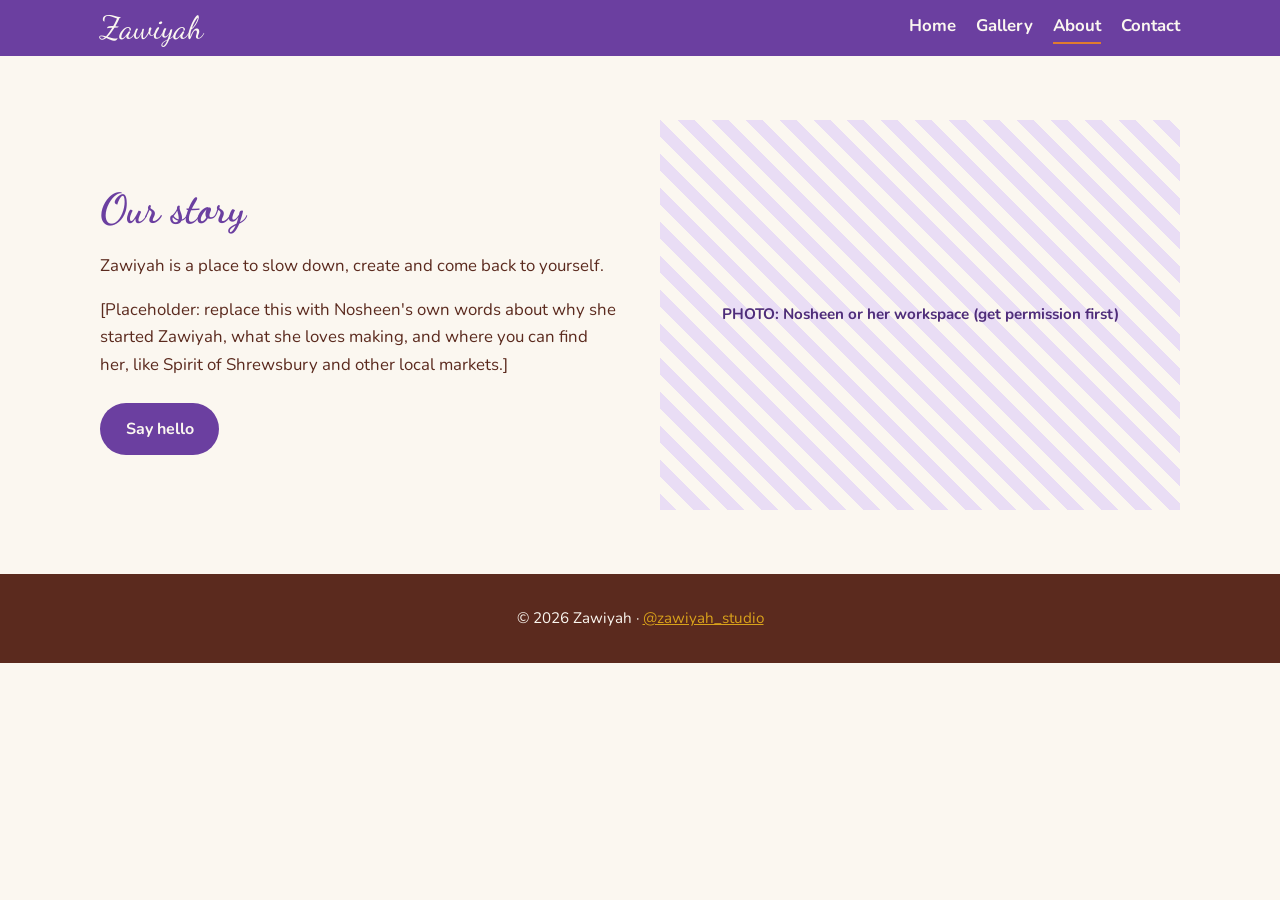
==== about.html @ 5cf9459b "Add files via upload" ====
<!DOCTYPE html>
<html lang="en">
<head>
  <meta charset="UTF-8">
  <meta name="viewport" content="width=device-width, initial-scale=1">
  <title>About | Zawiyah</title>
  <meta name="description" content="The story behind Zawiyah, a handmade art and gift studio.">
  <link rel="preconnect" href="https://fonts.googleapis.com">
  <link rel="preconnect" href="https://fonts.gstatic.com" crossorigin>
  <link href="https://fonts.googleapis.com/css2?family=Dancing+Script:wght@600&family=Nunito:wght@400;700&display=swap" rel="stylesheet">
  <link rel="stylesheet" href="styles.css">
</head>
<body>

  <header class="site-header">
    <div class="container">
      <a class="logo" href="index.html">Zawiyah</a>
      <nav class="site-nav" aria-label="Main">
        <a href="index.html">Home</a>
        <a href="gallery.html">Gallery</a>
        <a href="about.html" aria-current="page">About</a>
        <a href="contact.html">Contact</a>
      </nav>
    </div>
  </header>

  <main>
    <section class="section">
      <div class="container split">
        <div>
          <h2>Our story</h2>
          <p>Zawiyah is a place to slow down, create and come back to yourself.</p>
          <p style="margin-top:1rem">[Placeholder: replace this with Nosheen's own words about why she started Zawiyah, what she loves making, and where you can find her, like Spirit of Shrewsbury and other local markets.]</p>
          <p style="margin-top:1.5rem"><a class="btn" href="contact.html">Say hello</a></p>
        </div>
        <div class="placeholder">PHOTO: Nosheen or her workspace (get permission first)</div>
      </div>
    </section>
  </main>

  <footer class="site-footer">
    <div class="container">
      <p>&copy; 2026 Zawiyah &middot; <a href="https://www.instagram.com/zawiyah_studio" target="_blank" rel="noopener">@zawiyah_studio</a></p>
    </div>
  </footer>

</body>
</html>
---- styles.css ----
/* Zawiyah Studio: shared styles
   Palette estimated from her Instagram and booth sign. Fine-tune with her original photos. */

:root {
  --purple: #6B3FA0;
  --purple-dark: #4F2D7A;
  --lavender: #E9DDF5;
  --cream: #FBF7F0;
  --pumpkin: #E07B2E;
  --brown: #5B2A1E;
  --olive: #5F7A3D;
  --gold: #D9A21B;

  --font-script: "Dancing Script", cursive;
  --font-body: "Nunito", system-ui, sans-serif;

  --radius: 14px;
  --max-width: 1080px;
}

* { box-sizing: border-box; margin: 0; padding: 0; }

html { scroll-behavior: smooth; }

body {
  font-family: var(--font-body);
  background: var(--cream);
  color: var(--brown);
  line-height: 1.65;
  font-size: 1.05rem;
}

img { max-width: 100%; display: block; }

a { color: var(--purple); }

.container {
  width: min(100% - 2rem, var(--max-width));
  margin-inline: auto;
}

/* Header and nav */
.site-header {
  background: var(--purple);
  color: var(--cream);
  position: sticky;
  top: 0;
  z-index: 10;
}

.site-header .container {
  display: flex;
  align-items: center;
  justify-content: space-between;
  flex-wrap: wrap;
  gap: 0.5rem 1.5rem;
  padding-block: 0.75rem;
}

.logo {
  font-family: var(--font-script);
  font-size: 2rem;
  color: var(--cream);
  text-decoration: none;
  line-height: 1;
}

.site-nav { display: flex; gap: 1.25rem; flex-wrap: wrap; }

.site-nav a {
  color: var(--cream);
  text-decoration: none;
  font-weight: 700;
  padding-bottom: 2px;
  border-bottom: 2px solid transparent;
}

.site-nav a:hover,
.site-nav a[aria-current="page"] {
  border-bottom-color: var(--pumpkin);
}

/* Hero */
.hero {
  background: linear-gradient(160deg, var(--lavender), var(--cream));
  text-align: center;
  padding: 5rem 0 4rem;
}

.hero h1 {
  font-family: var(--font-script);
  font-size: clamp(3rem, 9vw, 5.5rem);
  color: var(--purple);
  line-height: 1.1;
}

.hero p {
  max-width: 34rem;
  margin: 1rem auto 2rem;
  font-size: 1.2rem;
}

/* Buttons */
.btn {
  display: inline-block;
  background: var(--purple);
  color: var(--cream);
  padding: 0.8rem 1.6rem;
  border-radius: 999px;
  text-decoration: none;
  font-weight: 700;
  border: none;
  cursor: pointer;
  font-family: inherit;
  font-size: 1rem;
  transition: background 0.2s;
}

.btn:hover { background: var(--pumpkin); }

.btn-outline {
  background: transparent;
  color: var(--purple);
  border: 2px solid var(--purple);
}

.btn-outline:hover { background: var(--purple); color: var(--cream); }

/* Sections */
.section { padding: 4rem 0; }
.section-alt { background: var(--lavender); }

.section h2 {
  font-family: var(--font-script);
  font-size: 2.6rem;
  color: var(--purple);
  margin-bottom: 0.5rem;
}

.section .lead { max-width: 40rem; margin-bottom: 2rem; }

/* Card grid */
.grid {
  display: grid;
  grid-template-columns: repeat(auto-fit, minmax(220px, 1fr));
  gap: 1.5rem;
}

.card {
  background: #fff;
  border-radius: var(--radius);
  overflow: hidden;
  box-shadow: 0 4px 14px rgba(91, 42, 30, 0.12);
}

.card-body { padding: 1rem 1.1rem 1.3rem; }
.card-body h3 { color: var(--purple); margin-bottom: 0.25rem; }

/* Placeholder image boxes: replace with her real photos */
.placeholder {
  aspect-ratio: 4 / 3;
  background: repeating-linear-gradient(45deg, var(--lavender), var(--lavender) 12px, var(--cream) 12px, var(--cream) 24px);
  display: flex;
  align-items: center;
  justify-content: center;
  text-align: center;
  padding: 1rem;
  color: var(--purple-dark);
  font-weight: 700;
  font-size: 0.95rem;
}

/* Two-column layout for About */
.split {
  display: grid;
  grid-template-columns: repeat(auto-fit, minmax(280px, 1fr));
  gap: 2.5rem;
  align-items: center;
}

/* Contact form */
form { display: grid; gap: 1rem; max-width: 34rem; }

label { font-weight: 700; display: grid; gap: 0.3rem; }

input, select, textarea {
  font-family: inherit;
  font-size: 1rem;
  padding: 0.7rem 0.9rem;
  border: 2px solid var(--lavender);
  border-radius: 10px;
  background: #fff;
  color: var(--brown);
}

input:focus, select:focus, textarea:focus {
  outline: none;
  border-color: var(--purple);
}

textarea { min-height: 8rem; resize: vertical; }

/* Footer */
.site-footer {
  background: var(--brown);
  color: var(--cream);
  text-align: center;
  padding: 2rem 0;
  font-size: 0.95rem;
}

.site-footer a { color: var(--gold); }
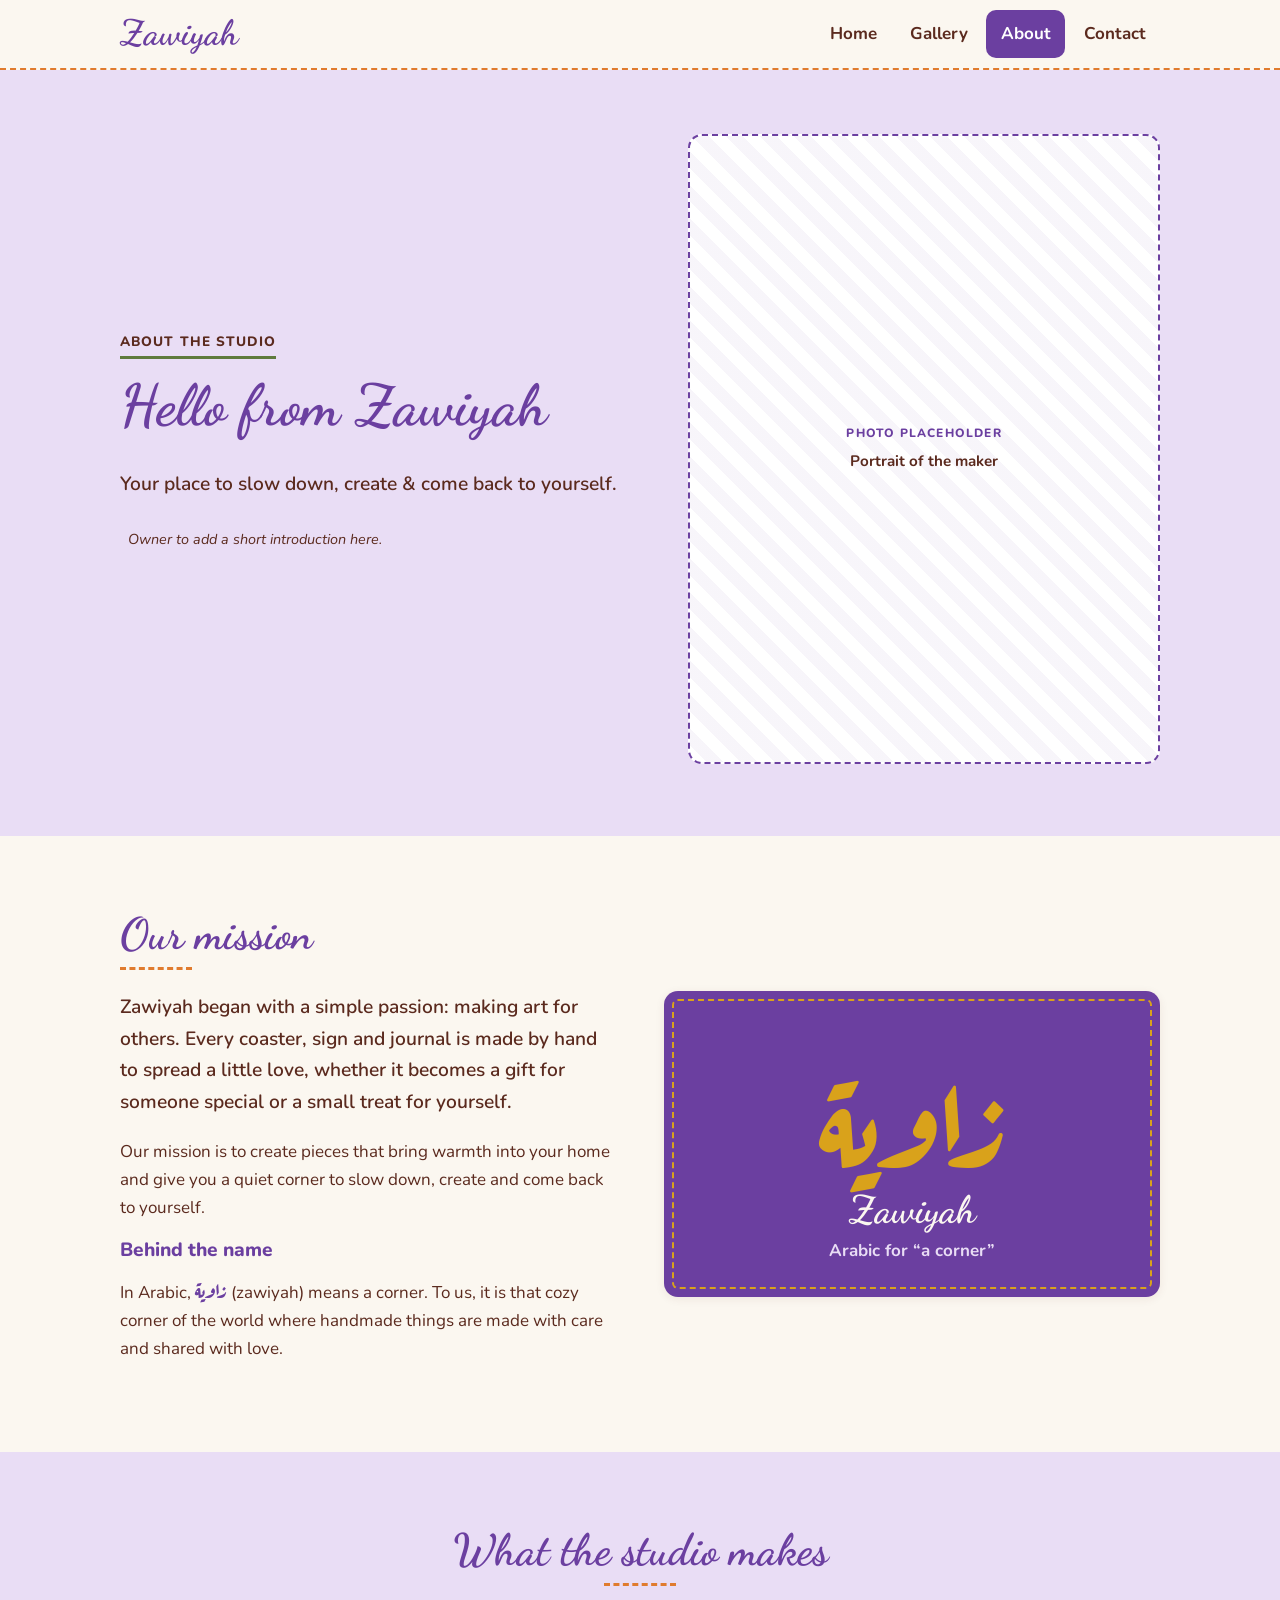
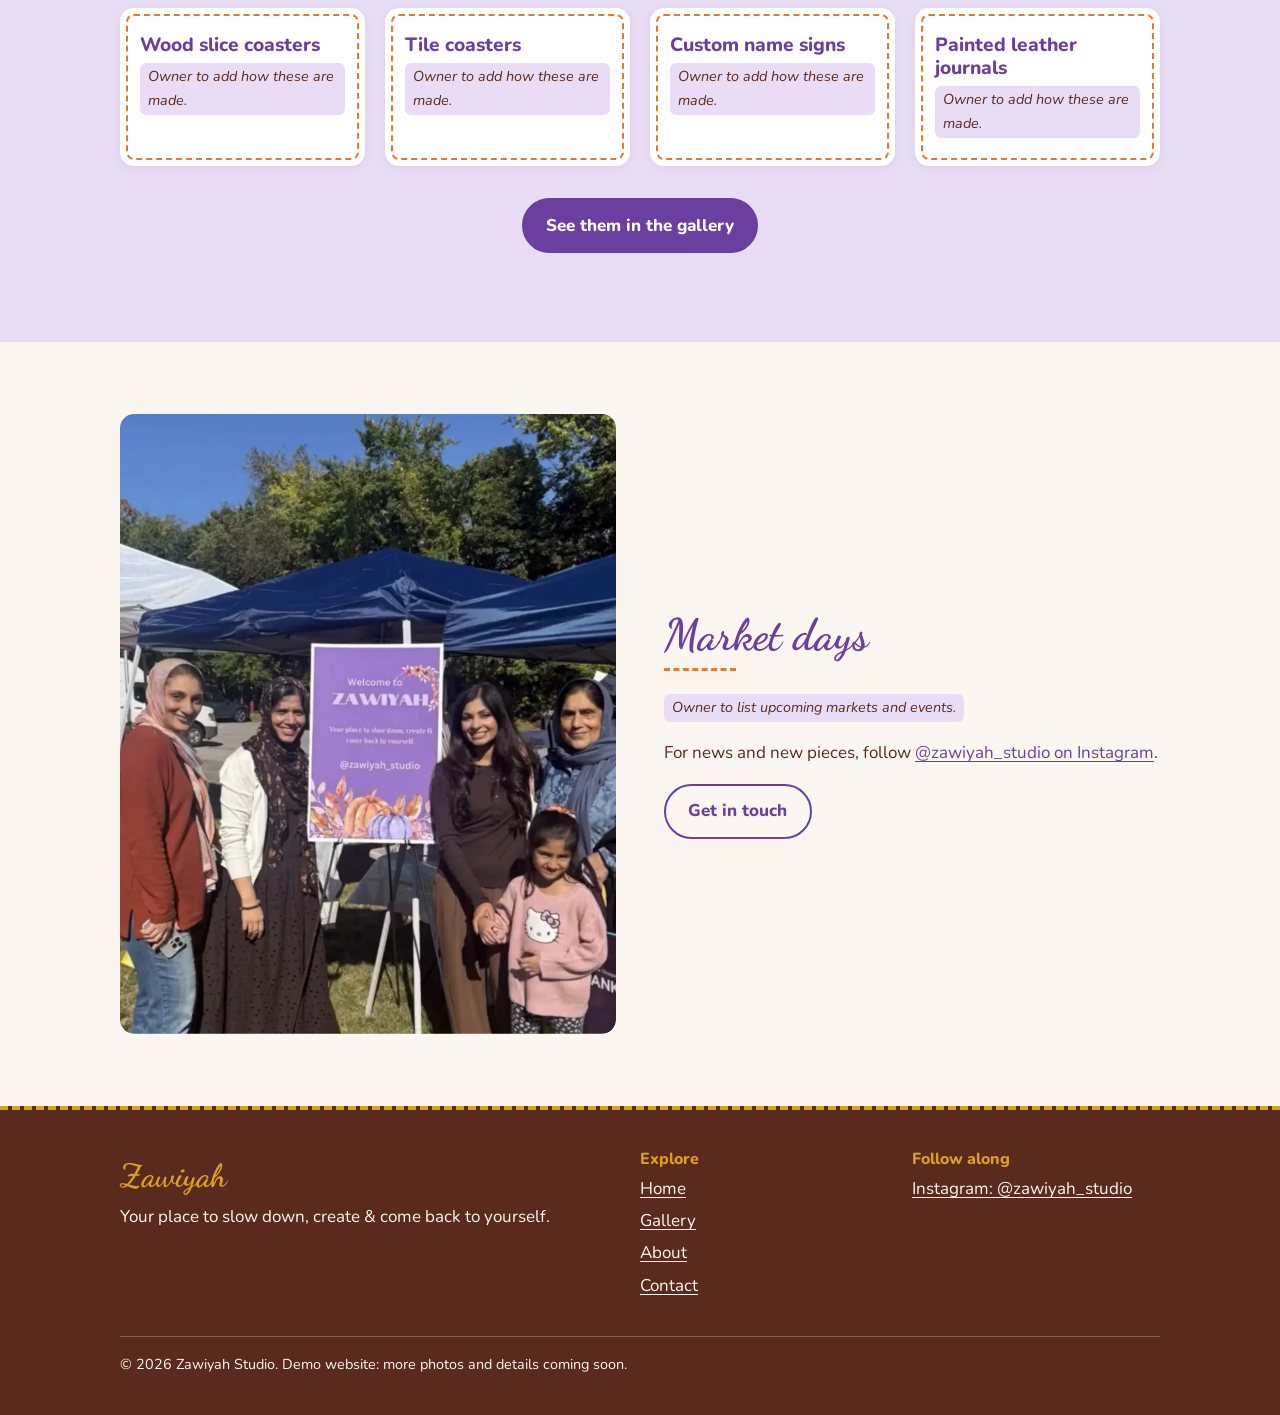
==== commit 792d967d: "Add files via upload" ====
--- a/about.html
+++ b/about.html
@@ -1,48 +1,126 @@
 <!DOCTYPE html>
 <html lang="en">
 <head>
-  <meta charset="UTF-8">
+  <meta charset="utf-8">
   <meta name="viewport" content="width=device-width, initial-scale=1">
-  <title>About | Zawiyah</title>
-  <meta name="description" content="The story behind Zawiyah, a handmade art and gift studio.">
+  <title>About | Zawiyah Studio</title>
+  <meta name="description" content="About Zawiyah Studio, a handmade art and gifts studio.">
+  <meta name="theme-color" content="#6B3FA0">
+  <script>(function(d){d.classList.add("js");if("IntersectionObserver"in window&&!matchMedia("(prefers-reduced-motion: reduce)").matches){d.classList.add("motion");setTimeout(function(){if(!window.zwReveal)d.classList.remove("motion")},2500)}})(document.documentElement);</script>
   <link rel="preconnect" href="https://fonts.googleapis.com">
   <link rel="preconnect" href="https://fonts.gstatic.com" crossorigin>
-  <link href="https://fonts.googleapis.com/css2?family=Dancing+Script:wght@600&family=Nunito:wght@400;700&display=swap" rel="stylesheet">
-  <link rel="stylesheet" href="styles.css">
+  <link rel="stylesheet" href="https://fonts.googleapis.com/css2?family=Dancing+Script:wght@700&family=Nunito:wght@400;600;700;800&display=swap">
+  <link rel="stylesheet" href="https://fonts.googleapis.com/css2?family=Aref+Ruqaa:wght@700&amp;text=%D8%B2%D8%A7%D9%88%D9%8A%D8%A9&amp;display=swap">
+  <link rel="stylesheet" href="css/styles.css">
+  <script src="js/main.js" defer></script>
 </head>
 <body>
+  <a class="skip-link" href="#main">Skip to main content</a>
 
+  <!-- ===== Shared header (keep identical on every page; only aria-current changes) ===== -->
   <header class="site-header">
-    <div class="container">
-      <a class="logo" href="index.html">Zawiyah</a>
-      <nav class="site-nav" aria-label="Main">
-        <a href="index.html">Home</a>
-        <a href="gallery.html">Gallery</a>
-        <a href="about.html" aria-current="page">About</a>
-        <a href="contact.html">Contact</a>
+    <div class="container header-inner">
+      <a class="logo" href="index.html">Zawiyah<span class="visually-hidden"> Studio, home</span></a>
+      <button class="nav-toggle" type="button" aria-expanded="false" aria-controls="site-nav">
+        <span class="nav-toggle-icon" aria-hidden="true"></span>
+        Menu
+      </button>
+      <nav class="site-nav" id="site-nav" aria-label="Main">
+        <ul>
+          <li><a href="index.html">Home</a></li>
+          <li><a href="gallery.html">Gallery</a></li>
+          <li><a href="about.html" aria-current="page">About</a></li>
+          <li><a href="contact.html">Contact</a></li>
+        </ul>
       </nav>
     </div>
   </header>
 
-  <main>
-    <section class="section">
+  <main id="main">
+    <section class="hero" aria-labelledby="page-title">
+      <div class="container hero-grid">
+        <div>
+          <p class="eyebrow">About the studio</p>
+          <h1 id="page-title">Hello from Zawiyah</h1>
+          <p class="tagline">Your place to slow down, create &amp; come back to yourself.</p>
+          <p><span class="todo">Owner to add a short introduction here.</span></p>
+        </div>
+        <div class="ph ph--tall" role="img" aria-label="Photo placeholder: portrait of the maker in the studio">
+          <span class="ph-tag" aria-hidden="true">Photo placeholder</span>
+          <span class="ph-label" aria-hidden="true">Portrait of the maker</span>
+        </div>
+      </div>
+    </section>
+
+    <section class="section" aria-labelledby="story-title">
       <div class="container split">
-        <div>
-          <h2>Our story</h2>
-          <p>Zawiyah is a place to slow down, create and come back to yourself.</p>
-          <p style="margin-top:1rem">[Placeholder: replace this with Nosheen's own words about why she started Zawiyah, what she loves making, and where you can find her, like Spirit of Shrewsbury and other local markets.]</p>
-          <p style="margin-top:1.5rem"><a class="btn" href="contact.html">Say hello</a></p>
+        <div data-reveal="left">
+          <h2 data-reveal id="story-title">Our mission</h2>
+          <p class="mission">Zawiyah began with a simple passion: making art for others. Every coaster, sign and journal is made by hand to spread a little love, whether it becomes a gift for someone special or a small treat for yourself.</p>
+          <p>Our mission is to create pieces that bring warmth into your home and give you a quiet corner to slow down, create and come back to yourself.</p>
+          <h3>Behind the name</h3>
+          <p>In Arabic, <span class="ar" lang="ar" dir="rtl">زاوية</span> (zawiyah) means a corner. To us, it is that cozy corner of the world where handmade things are made with care and shared with love.</p>
         </div>
-        <div class="placeholder">PHOTO: Nosheen or her workspace (get permission first)</div>
+        <figure data-reveal="right" class="name-panel">
+          <p class="name-panel-ar" lang="ar" dir="rtl">زاوية</p>
+          <p class="name-panel-en">Zawiyah</p>
+          <figcaption>Arabic for &ldquo;a corner&rdquo;</figcaption>
+        </figure>
+      </div>
+    </section>
+
+    <section class="section section--lavender" aria-labelledby="craft-title">
+      <div class="container">
+        <h2 data-reveal id="craft-title" class="center">What the studio makes</h2>
+        <ul class="card-grid card-grid--4">
+          <li data-reveal class="card"><div class="card-body"><h3>Wood slice coasters</h3><p><span class="todo">Owner to add how these are made.</span></p></div></li>
+          <li data-reveal class="card"><div class="card-body"><h3>Tile coasters</h3><p><span class="todo">Owner to add how these are made.</span></p></div></li>
+          <li data-reveal class="card"><div class="card-body"><h3>Custom name signs</h3><p><span class="todo">Owner to add how these are made.</span></p></div></li>
+          <li data-reveal class="card"><div class="card-body"><h3>Painted leather journals</h3><p><span class="todo">Owner to add how these are made.</span></p></div></li>
+        </ul>
+        <p data-reveal class="center more-link"><a class="btn btn--primary" href="gallery.html">See them in the gallery</a></p>
+      </div>
+    </section>
+
+    <section class="section" aria-labelledby="market-title">
+      <div class="container split">
+        <div data-reveal="zoom" class="photo-frame photo-frame--portrait"><img class="photo photo--booth" src="images/market-booth-960.webp" srcset="images/market-booth-480.webp 480w, images/market-booth-960.webp 960w" sizes="(min-width: 56em) 45vw, 100vw" width="960" height="1780" alt="Five people, including a child, smiling beside a purple Welcome to Zawiyah sign under blue market tents on a sunny day" loading="lazy" decoding="async"></div>
+        <div data-reveal="right">
+          <h2 data-reveal id="market-title">Market days</h2>
+          <p><span class="todo">Owner to list upcoming markets and events.</span></p>
+          <p>For news and new pieces, follow <a href="https://www.instagram.com/zawiyah_studio/" rel="noopener">@zawiyah_studio on Instagram</a>.</p>
+          <a class="btn btn--ghost" href="contact.html">Get in touch</a>
+        </div>
       </div>
     </section>
   </main>
 
+  <!-- ===== Shared footer (keep identical on every page) ===== -->
   <footer class="site-footer">
     <div class="container">
-      <p>&copy; 2026 Zawiyah &middot; <a href="https://www.instagram.com/zawiyah_studio" target="_blank" rel="noopener">@zawiyah_studio</a></p>
+      <div class="footer-grid">
+        <div>
+          <p class="footer-logo">Zawiyah</p>
+          <p>Your place to slow down, create &amp; come back to yourself.</p>
+        </div>
+        <nav aria-label="Footer">
+          <h2 class="footer-heading">Explore</h2>
+          <ul class="footer-links">
+            <li><a href="index.html">Home</a></li>
+            <li><a href="gallery.html">Gallery</a></li>
+            <li><a href="about.html">About</a></li>
+            <li><a href="contact.html">Contact</a></li>
+          </ul>
+        </nav>
+        <div>
+          <h2 class="footer-heading">Follow along</h2>
+          <ul class="footer-links">
+            <li><a href="https://www.instagram.com/zawiyah_studio/" rel="noopener">Instagram: @zawiyah_studio</a></li>
+          </ul>
+        </div>
+      </div>
+      <p class="footer-small">&copy; <span id="year">2026</span> Zawiyah Studio. Demo website: more photos and details coming soon.</p>
     </div>
   </footer>
-
 </body>
 </html>
--- a/css/styles.css
+++ b/css/styles.css
@@ -0,0 +1,580 @@
+/* ==========================================================
+   Zawiyah Studio: shared styles for every page
+   Mobile-first. Larger screens are layered on with min-width queries.
+   ========================================================== */
+
+/* ---------- Brand tokens ---------- */
+:root {
+  --purple: #6B3FA0;
+  --lavender: #E9DDF5;
+  --cream: #FBF7F0;
+  --pumpkin: #E07B2E;   /* decorative only: fails contrast as text on cream */
+  --brown: #5B2A1E;
+  --olive: #5F7A3D;
+  --gold: #D9A21B;      /* accents only: use on brown, never as text on cream */
+
+  --font-script: "Dancing Script", "Brush Script MT", cursive;
+  --font-body: "Nunito", system-ui, -apple-system, "Segoe UI", Roboto, sans-serif;
+
+  --radius: 14px;
+  --gutter: 1rem;
+  --max: 68rem;
+  --shadow: 0 2px 10px rgba(91, 42, 30, 0.08);
+}
+
+/* ---------- Base ---------- */
+*,
+*::before,
+*::after { box-sizing: border-box; }
+
+html { -webkit-text-size-adjust: 100%; }
+
+body {
+  margin: 0;
+  font-family: var(--font-body);
+  font-size: 1.0625rem;
+  line-height: 1.65;
+  color: var(--brown);
+  background: var(--cream);
+}
+
+img { max-width: 100%; height: auto; display: block; }
+
+h1, h2, h3 { line-height: 1.2; margin: 0 0 0.5em; color: var(--purple); }
+
+h1, h2 {
+  font-family: var(--font-script);
+  font-weight: 700;
+}
+h1 { font-size: clamp(2.4rem, 8vw, 3.6rem); }
+h2 { font-size: clamp(2rem, 6vw, 2.75rem); }
+h3 { font-family: var(--font-body); font-size: 1.2rem; font-weight: 800; }
+
+p { margin: 0 0 1em; }
+
+a { color: var(--purple); text-underline-offset: 0.18em; }
+a:hover { text-decoration-color: var(--pumpkin); }
+
+/* Visible keyboard focus everywhere */
+:focus-visible {
+  outline: 3px solid var(--purple);
+  outline-offset: 3px;
+  border-radius: 4px;
+}
+
+.container {
+  width: 100%;
+  max-width: var(--max);
+  margin-inline: auto;
+  padding-inline: var(--gutter);
+}
+
+.section { padding-block: 3rem; }
+.section--lavender { background: var(--lavender); }
+
+.lead { font-size: 1.15rem; }
+.center { text-align: center; }
+.more-link { margin-top: 2rem; }
+.split { display: grid; gap: 1.5rem; }
+
+.visually-hidden {
+  position: absolute !important;
+  width: 1px; height: 1px;
+  padding: 0; margin: -1px;
+  overflow: hidden; clip: rect(0 0 0 0);
+  white-space: nowrap; border: 0;
+}
+
+/* Skip link: hidden until focused */
+.skip-link {
+  position: absolute;
+  left: var(--gutter);
+  top: -100px;
+  z-index: 100;
+  padding: 0.6rem 1rem;
+  background: var(--purple);
+  color: #fff;
+  font-weight: 700;
+  border-radius: 0 0 8px 8px;
+}
+.skip-link:focus { top: 0; }
+
+/* ---------- Header and navigation ---------- */
+.site-header {
+  background: var(--cream);
+  border-bottom: 2px dashed var(--pumpkin); /* stitched edge, like the journals */
+  position: sticky;
+  top: 0;
+  z-index: 50;
+}
+
+.header-inner {
+  display: flex;
+  align-items: center;
+  justify-content: space-between;
+  flex-wrap: wrap;
+  gap: 0.5rem;
+  padding-block: 0.6rem;
+}
+
+.logo {
+  font-family: var(--font-script);
+  font-size: 2.2rem;
+  font-weight: 700;
+  color: var(--purple);
+  text-decoration: none;
+  line-height: 1;
+}
+
+.nav-toggle {
+  display: none; /* shown only when JS is running, see .js rule below */
+  align-items: center;
+  gap: 0.5rem;
+  min-height: 44px;
+  padding: 0.5rem 0.9rem;
+  font: inherit;
+  font-weight: 700;
+  color: var(--purple);
+  background: var(--lavender);
+  border: 2px solid var(--purple);
+  border-radius: 999px;
+  cursor: pointer;
+}
+.nav-toggle-icon,
+.nav-toggle-icon::before,
+.nav-toggle-icon::after {
+  display: block;
+  width: 18px;
+  height: 2px;
+  background: currentColor;
+  border-radius: 2px;
+  position: relative;
+}
+.nav-toggle-icon::before,
+.nav-toggle-icon::after { content: ""; position: absolute; left: 0; }
+.nav-toggle-icon::before { top: -6px; }
+.nav-toggle-icon::after { top: 6px; }
+
+.site-nav { width: 100%; }
+.site-nav ul {
+  list-style: none;
+  margin: 0;
+  padding: 0.25rem 0 0.5rem;
+  display: flex;
+  flex-direction: column;
+  gap: 0.25rem;
+}
+.site-nav a {
+  display: block;
+  padding: 0.65rem 0.9rem;
+  min-height: 44px;
+  font-weight: 700;
+  text-decoration: none;
+  color: var(--brown);
+  border-radius: 10px;
+}
+.site-nav a:hover { background: var(--lavender); }
+.site-nav a[aria-current="page"] {
+  background: var(--purple);
+  color: #fff;
+}
+
+/* With JS: collapse the menu on small screens behind the toggle.
+   Without JS: the menu simply stays open, so nothing is ever unreachable. */
+.js .nav-toggle { display: inline-flex; }
+.js .site-nav[data-open="false"] { display: none; }
+
+/* ---------- Buttons ---------- */
+.btn {
+  display: inline-block;
+  min-height: 44px;
+  padding: 0.7rem 1.4rem;
+  font: inherit;
+  font-weight: 800;
+  text-decoration: none;
+  text-align: center;
+  border-radius: 999px;
+  border: 2px solid var(--purple);
+  cursor: pointer;
+  transition: transform 0.15s ease;
+}
+.btn:hover { transform: translateY(-1px); }
+.btn--primary { background: var(--purple); color: #fff; }
+.btn--ghost { background: transparent; color: var(--purple); }
+.btn--ghost:hover { background: var(--lavender); }
+
+.btn-row { display: flex; flex-wrap: wrap; gap: 0.75rem; }
+
+/* ---------- Hero ---------- */
+.hero {
+  background: var(--lavender);
+  padding-block: 2.5rem 3rem;
+}
+.hero-grid { display: grid; gap: 1.75rem; align-items: center; }
+.hero .tagline {
+  font-size: 1.2rem;
+  font-weight: 600;
+  margin-bottom: 1.5rem;
+}
+.eyebrow {
+  display: inline-block;
+  font-size: 0.85rem;
+  font-weight: 800;
+  letter-spacing: 0.08em;
+  text-transform: uppercase;
+  color: var(--brown);               /* olive fails contrast on lavender, so it is the underline instead */
+  border-bottom: 3px solid var(--olive);
+  padding-bottom: 0.15rem;
+  margin-bottom: 0.75rem;
+}
+
+/* ---------- Photo placeholders ----------
+   Each one is a labeled box with role="img" + aria-label.
+   Swap for: <img src="..." alt="..." width="..." height="..." loading="lazy">  */
+.ph {
+  display: flex;
+  flex-direction: column;
+  align-items: center;
+  justify-content: center;
+  gap: 0.35rem;
+  aspect-ratio: 4 / 3;
+  width: 100%;
+  padding: 1rem;
+  text-align: center;
+  background:
+    repeating-linear-gradient(45deg, transparent 0 12px, rgba(107, 63, 160, 0.05) 12px 24px),
+    #fff;
+  border: 2px dashed var(--purple);
+  border-radius: var(--radius);
+  color: var(--brown);
+}
+.ph--tall { aspect-ratio: 3 / 4; }
+.ph--wide { aspect-ratio: 16 / 9; }
+.ph--square { aspect-ratio: 1 / 1; }
+.ph-tag {
+  font-size: 0.75rem;
+  font-weight: 800;
+  letter-spacing: 0.1em;
+  text-transform: uppercase;
+  color: var(--purple);
+}
+.ph-label { font-weight: 700; font-size: 0.95rem; max-width: 22ch; }
+
+/* ---------- Real photos ---------- */
+.photo-frame {
+  overflow: hidden;              /* keeps the reveal zoom inside the rounded frame */
+  border-radius: var(--radius);
+  background: var(--lavender);   /* shows while the photo loads */
+}
+.photo {
+  width: 100%;
+  height: auto;
+  object-fit: cover;
+}
+.photo-frame--square .photo { aspect-ratio: 1 / 1; }
+.photo-frame--portrait .photo { aspect-ratio: 4 / 5; }
+.photo-frame--small { max-width: 20rem; }   /* small source image: never stretch it */
+.photo--booth { object-position: center 40%; }
+.card .photo-frame { border-radius: calc(var(--radius) - 4px); }
+
+/* ---------- Mission and the Arabic name ---------- */
+.mission { font-size: 1.2rem; font-weight: 600; }
+.ar {
+  font-family: "Aref Ruqaa", "Amiri", "Noto Naskh Arabic", serif;
+  font-weight: 700;
+  font-size: 1.2em;
+  color: var(--purple);
+}
+.name-panel {
+  margin: 0;
+  padding: 2.5rem 1.5rem 2rem;
+  text-align: center;
+  color: var(--cream);
+  background: var(--purple);
+  border-radius: var(--radius);
+  outline: 2px dashed var(--gold);  /* stitched edge */
+  outline-offset: -10px;
+  box-shadow: var(--shadow);
+}
+.name-panel-ar {
+  margin: 0;
+  font-family: "Aref Ruqaa", "Amiri", "Noto Naskh Arabic", serif;
+  font-weight: 700;
+  font-size: clamp(4.5rem, 18vw, 7.5rem);
+  line-height: 1.3;
+  color: var(--gold);               /* large text only: passes 3:1 on purple */
+}
+.name-panel-en {
+  margin: 0 0 0.25rem;
+  font-family: var(--font-script);
+  font-weight: 700;
+  font-size: 2.4rem;
+  line-height: 1.2;
+}
+.name-panel figcaption { color: var(--lavender); font-weight: 700; }
+
+/* ---------- Cards ---------- */
+.card-grid {
+  display: grid;
+  gap: 1.25rem;
+  padding: 0;
+  margin: 0;
+  list-style: none;
+}
+.card {
+  background: #fff;
+  border-radius: var(--radius);
+  padding: 0.75rem;
+  box-shadow: var(--shadow);
+  /* stitched inner border, echoing the hand-sewn journal covers */
+  outline: 2px dashed var(--pumpkin);
+  outline-offset: -8px;
+}
+.card-body { padding: 0.9rem 0.5rem 0.5rem; }
+.card h3 { margin-bottom: 0.35rem; }
+.card p { margin-bottom: 0.5rem; }
+
+/* Placeholder copy the owner still needs to write */
+.todo {
+  display: inline-block;
+  padding: 0.15rem 0.5rem;
+  font-size: 0.9rem;
+  font-style: italic;
+  background: var(--lavender);
+  border-radius: 6px;
+}
+
+/* ---------- Gallery filters ---------- */
+.filters {
+  display: flex;
+  flex-wrap: wrap;
+  gap: 0.5rem;
+  margin: 0 0 1.75rem;
+  padding: 0;
+  list-style: none;
+}
+.filter-btn {
+  min-height: 44px;
+  padding: 0.5rem 1rem;
+  font: inherit;
+  font-weight: 700;
+  color: var(--purple);
+  background: #fff;
+  border: 2px solid var(--purple);
+  border-radius: 999px;
+  cursor: pointer;
+}
+.filter-btn[aria-pressed="true"] { background: var(--purple); color: #fff; }
+.gallery-item[hidden] { display: none; }
+.gallery-item figure { margin: 0; }
+#filter-label { margin-bottom: 0.5rem; }
+.hero .notice { margin-top: 1rem; max-width: 40rem; }
+.gallery-status { font-weight: 700; }
+
+/* ---------- Forms ---------- */
+.form { display: grid; gap: 1.1rem; max-width: 36rem; }
+.field { display: grid; gap: 0.35rem; }
+.field label { font-weight: 800; }
+.field .hint { font-size: 0.9rem; }
+.field input,
+.field select,
+.field textarea {
+  width: 100%;
+  min-height: 44px;
+  padding: 0.65rem 0.8rem;
+  font: inherit;
+  color: var(--brown);
+  background: #fff;
+  border: 2px solid var(--brown);
+  border-radius: 10px;
+}
+.field textarea { min-height: 9rem; resize: vertical; }
+.field input:focus-visible,
+.field select:focus-visible,
+.field textarea:focus-visible { border-color: var(--purple); }
+.field [aria-invalid="true"] { border-color: #A3261B; }
+.error { color: #A3261B; font-weight: 700; font-size: 0.95rem; }
+.error:empty { display: none; }
+
+.notice {
+  padding: 1rem 1.1rem;
+  border-radius: var(--radius);
+  background: var(--lavender);
+  border-left: 6px solid var(--purple);
+}
+.notice--success { border-left-color: var(--olive); background: #fff; }
+.form-result:focus { outline: none; }
+.form-result .notice { margin: 0; }
+
+.contact-list { list-style: none; margin: 0 0 1.5rem; padding: 0; display: grid; gap: 1rem; }
+
+/* ---------- Footer ---------- */
+.site-footer {
+  background: var(--brown);
+  color: var(--cream);
+  padding-block: 2.5rem 1.5rem;
+  border-top: 4px dashed var(--gold);
+}
+.site-footer a { color: var(--cream); }
+.site-footer a:hover { text-decoration-color: var(--gold); }
+.site-footer :focus-visible { outline-color: var(--gold); }
+.footer-grid { display: grid; gap: 1.5rem; }
+.footer-logo {
+  font-family: var(--font-script);
+  font-size: 2rem;
+  font-weight: 700;
+  color: var(--gold);
+  margin: 0;
+}
+.footer-heading {
+  font-family: var(--font-body);
+  font-size: 1rem;
+  font-weight: 800;
+  color: var(--gold);
+  margin-bottom: 0.4rem;
+}
+.footer-links { list-style: none; margin: 0; padding: 0; }
+.footer-links li { margin-bottom: 0.25rem; }
+.footer-small {
+  margin-top: 2rem;
+  padding-top: 1rem;
+  border-top: 1px solid rgba(251, 247, 240, 0.25);
+  font-size: 0.9rem;
+}
+
+/* ---------- Larger screens ---------- */
+@media (min-width: 40em) {
+  :root { --gutter: 1.5rem; }
+  .card-grid { grid-template-columns: repeat(2, 1fr); }
+  .footer-grid { grid-template-columns: 2fr 1fr 1fr; }
+}
+
+@media (min-width: 56em) {
+  .section { padding-block: 4.5rem; }
+  .hero { padding-block: 4rem 4.5rem; }
+  .hero-grid { grid-template-columns: 1.1fr 1fr; gap: 3rem; }
+  .split { grid-template-columns: 1fr 1fr; gap: 3rem; align-items: center; }
+  .split--top { align-items: start; }
+
+  /* Desktop nav: always visible, horizontal, no toggle */
+  .header-inner { flex-wrap: nowrap; }
+  .js .nav-toggle { display: none; }
+  .site-nav,
+  .js .site-nav[data-open="false"] { display: block; width: auto; }
+  .site-nav ul { flex-direction: row; padding: 0; }
+}
+
+@media (min-width: 64em) {
+  .card-grid--4 { grid-template-columns: repeat(4, 1fr); }
+  .card-grid--3 { grid-template-columns: repeat(3, 1fr); }
+}
+
+/* ---------- Stitched underline on section headings ---------- */
+main h2:not(.visually-hidden)::after {
+  content: "";
+  display: block;
+  width: 4.5rem;
+  margin-top: 0.4rem;
+  border-top: 3px dashed var(--pumpkin);
+}
+h2.center::after,
+.center h2::after { margin-inline: auto; }
+
+/* Gentle photo zoom on hover, for mouse users */
+.photo { transition: transform 0.6s ease; }
+@media (hover: hover) {
+  .card:hover .photo,
+  .motion .card:hover [data-reveal].is-visible .photo { transform: scale(1.05); }
+}
+
+/* ---------- Scroll and load animations ----------
+   Active only when <html> has .motion: JavaScript is running, the browser
+   supports IntersectionObserver, and the visitor has not asked for reduced
+   motion. In every other case all content is simply visible. */
+.scroll-progress {
+  position: fixed;
+  top: 0;
+  left: 0;
+  right: 0;
+  height: 4px;
+  z-index: 60;
+  pointer-events: none;
+  background: linear-gradient(90deg, var(--purple), var(--pumpkin), var(--gold));
+  transform: scaleX(0);
+  transform-origin: 0 50%;
+}
+
+.motion [data-reveal] {
+  opacity: 0;
+  transform: translateY(36px);
+  transition:
+    opacity 0.7s ease,
+    transform 0.9s cubic-bezier(0.2, 0.7, 0.2, 1),
+    clip-path 1.1s cubic-bezier(0.2, 0.7, 0.2, 1);
+  transition-delay: calc(var(--i, 0) * 110ms);
+}
+.motion [data-reveal="left"] { transform: translateX(-56px); }
+.motion [data-reveal="right"] { transform: translateX(56px); }
+
+/* Photos open up from inside their frame while the image settles from a zoom */
+.motion [data-reveal="zoom"] {
+  transform: none;
+  clip-path: inset(10% 10% 10% 10% round var(--radius));
+}
+.motion [data-reveal="zoom"] .photo {
+  transform: scale(1.18);
+  transition: transform 1.6s cubic-bezier(0.2, 0.7, 0.2, 1);
+  transition-delay: calc(var(--i, 0) * 110ms);
+}
+
+.motion [data-reveal].is-visible { opacity: 1; transform: none; }
+.motion [data-reveal="zoom"].is-visible { clip-path: inset(0 0 0 0 round var(--radius)); }
+.motion [data-reveal].is-visible .photo { transform: scale(1); }
+
+/* The stitched underline draws itself in after its heading arrives */
+.motion main h2[data-reveal]::after {
+  width: 0;
+  transition: width 0.9s cubic-bezier(0.2, 0.7, 0.2, 1) 0.4s;
+}
+.motion main h2[data-reveal].is-visible::after { width: 4.5rem; }
+
+/* Hero: a short entrance on page load */
+@keyframes zw-rise {
+  from { opacity: 0; transform: translateY(26px); }
+  to { opacity: 1; transform: none; }
+}
+@keyframes zw-settle {
+  from { opacity: 0; transform: scale(1.06) rotate(-2deg); }
+  to { opacity: 1; transform: none; }
+}
+.motion .hero .container > div:not(.photo-frame):not(.ph) > *,
+.motion .hero .container:not(.hero-grid) > * {
+  animation: zw-rise 0.8s cubic-bezier(0.2, 0.7, 0.2, 1) both;
+}
+.motion .hero .container > div:not(.photo-frame):not(.ph) > :nth-child(2),
+.motion .hero .container:not(.hero-grid) > :nth-child(2) { animation-delay: 0.12s; }
+.motion .hero .container > div:not(.photo-frame):not(.ph) > :nth-child(3),
+.motion .hero .container:not(.hero-grid) > :nth-child(3) { animation-delay: 0.26s; }
+.motion .hero .container > div:not(.photo-frame):not(.ph) > :nth-child(n+4),
+.motion .hero .container:not(.hero-grid) > :nth-child(n+4) { animation-delay: 0.4s; }
+.motion .hero .hero-grid > .photo-frame,
+.motion .hero .hero-grid > .ph {
+  animation: zw-settle 1.1s cubic-bezier(0.2, 0.7, 0.2, 1) 0.2s both;
+}
+
+/* Gallery: shown pieces pop back in when a filter changes */
+.motion .gallery-item.pop {
+  animation: zw-rise 0.5s cubic-bezier(0.2, 0.7, 0.2, 1) both;
+  animation-delay: calc(var(--i, 0) * 70ms);
+}
+
+@media print {
+  .motion [data-reveal] { opacity: 1 !important; transform: none !important; clip-path: none !important; }
+  .scroll-progress { display: none; }
+}
+
+/* Respect users who prefer less motion */
+@media (prefers-reduced-motion: reduce) {
+  *, *::before, *::after { transition: none !important; animation: none !important; }
+  .card:hover .photo { transform: none !important; }
+}
